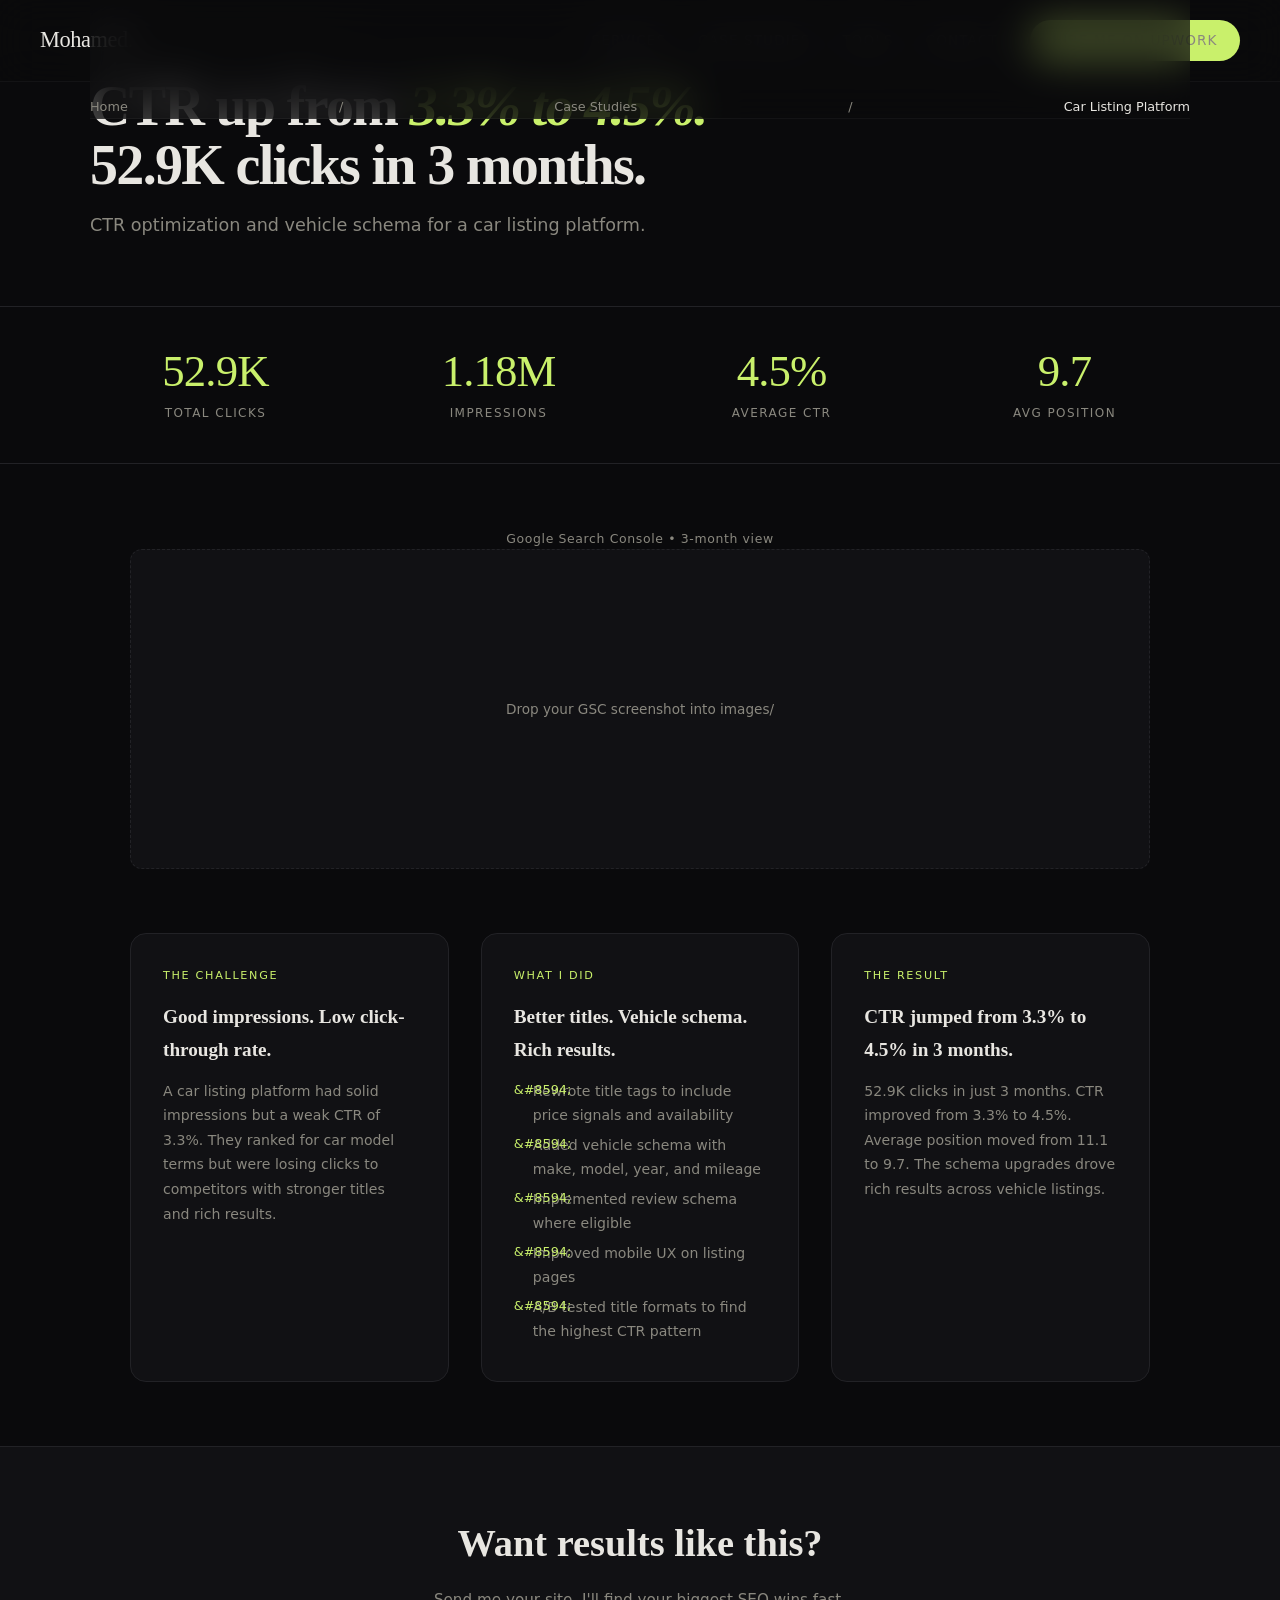
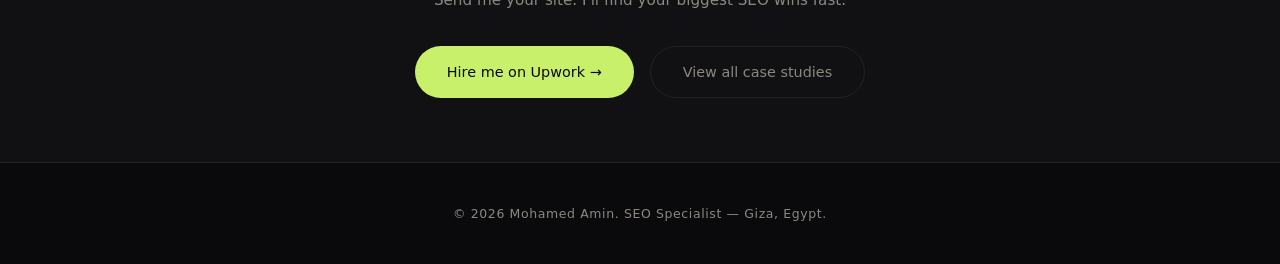
==== case-studies/car-listing.html @ 0afab696 "feat: add remaining 4 case study pages" ====
<!DOCTYPE html>
<html lang="en">
<head>
  <meta charset="UTF-8">
  <meta name="viewport" content="width=device-width, initial-scale=1.0">
  <meta http-equiv="Content-Security-Policy" content="default-src 'self'; style-src 'self' 'unsafe-inline' https://fonts.googleapis.com; font-src https://fonts.gstatic.com; script-src 'self' 'unsafe-inline'">
  <title>Car Listing Platform &#8212; SEO Case Study | Mohamed Amin</title>
  <meta name="description" content="How I drove 52.9K clicks and improved CTR from 3.3% to 4.5% for a car listing platform in 3 months.">
  <link rel="preconnect" href="https://fonts.googleapis.com">
  <link rel="preconnect" href="https://fonts.gstatic.com" crossorigin>
  <link rel="preload" href="https://fonts.googleapis.com/css2?family=Instrument+Serif:ital@0;1&family=DM+Sans:ital,opsz,wght@0,9..40,300;0,9..40,400;0,9..40,500;0,9..40,600;1,9..40,300;1,9..40,400&display=swap" as="style" onload="this.onload=null;this.rel='stylesheet'">
  <noscript><link rel="stylesheet" href="https://fonts.googleapis.com/css2?family=Instrument+Serif:ital@0;1&family=DM+Sans:ital,opsz,wght@0,9..40,300;0,9..40,400;0,9..40,500;0,9..40,600;1,9..40,300;1,9..40,400&display=swap"></noscript>
  <link rel="stylesheet" href="../css/main.css">
  <link rel="stylesheet" href="../css/case-study.css">
</head>
<body>

<nav>
  <a href="../index.html" class="nav-logo">Mohamed<span>.</span></a>
  <div class="nav-links">
    <a href="../index.html#services">Services</a>
    <a href="../case-studies.html">Case Studies</a>
    <a href="../index.html#tools">Tools</a>
    <a href="../index.html#contact">Contact</a>
    <a href="https://www.upwork.com/freelancers/~01e36e9e4f4e8bf10b" class="nav-cta" target="_blank" rel="noopener noreferrer">Hire me on Upwork</a>
  </div>
  <button class="mobile-toggle" id="mobileToggle" aria-label="Toggle menu">&#9776;</button>
</nav>
<div class="mobile-nav" id="mobileNav">
  <a href="../index.html#services">Services</a>
  <a href="../case-studies.html">Case Studies</a>
  <a href="../index.html#tools">Tools</a>
  <a href="../index.html#contact">Contact</a>
  <a href="https://www.upwork.com/freelancers/~01e36e9e4f4e8bf10b" target="_blank" rel="noopener noreferrer">Hire me on Upwork</a>
</div>

<div style="padding:0 2.5rem">
  <nav class="breadcrumb" aria-label="Breadcrumb">
    <a href="../index.html">Home</a>
    <span aria-hidden="true">/</span>
    <a href="../case-studies.html">Case Studies</a>
    <span aria-hidden="true">/</span>
    <span class="current">Car Listing Platform</span>
  </nav>
</div>

<section class="cs-hero">
  <div class="cs-hero-inner">
    <div class="cs-tag">Automotive &bull; Car Listings</div>
    <h1>CTR up from <em>3.3% to 4.5%.</em><br>52.9K clicks in 3 months.</h1>
    <p class="cs-hero-sub">CTR optimization and vehicle schema for a car listing platform.</p>
  </div>
</section>

<section class="cs-metrics">
  <div class="cs-metrics-inner">
    <div class="cs-metric reveal"><div class="cs-metric-val">52.9K</div><div class="cs-metric-label">Total Clicks</div></div>
    <div class="cs-metric reveal"><div class="cs-metric-val">1.18M</div><div class="cs-metric-label">Impressions</div></div>
    <div class="cs-metric reveal"><div class="cs-metric-val">4.5%</div><div class="cs-metric-label">Average CTR</div></div>
    <div class="cs-metric reveal"><div class="cs-metric-val">9.7</div><div class="cs-metric-label">Avg Position</div></div>
  </div>
</section>

<div class="screenshot-block">
  <img src="../images/case-car-listing.png"
       alt="Google Search Console data showing 52.9K clicks for a car listing platform"
       onerror="this.parentElement.classList.add('placeholder')"
       width="1200" height="675" loading="lazy">
  <p class="screenshot-caption">Google Search Console &bull; 3-month view</p>
</div>

<div class="cs-story">
  <div class="cs-story-section reveal">
    <div class="cs-story-label">The challenge</div>
    <h3>Good impressions. Low click-through rate.</h3>
    <p>A car listing platform had solid impressions but a weak CTR of 3.3%. They ranked for car model terms but were losing clicks to competitors with stronger titles and rich results.</p>
  </div>
  <div class="cs-story-section reveal">
    <div class="cs-story-label">What I did</div>
    <h3>Better titles. Vehicle schema. Rich results.</h3>
    <ul>
      <li>Rewrote title tags to include price signals and availability</li>
      <li>Added vehicle schema with make, model, year, and mileage</li>
      <li>Implemented review schema where eligible</li>
      <li>Improved mobile UX on listing pages</li>
      <li>A/B tested title formats to find the highest CTR pattern</li>
    </ul>
  </div>
  <div class="cs-story-section reveal">
    <div class="cs-story-label">The result</div>
    <h3>CTR jumped from 3.3% to 4.5% in 3 months.</h3>
    <p>52.9K clicks in just 3 months. CTR improved from 3.3% to 4.5%. Average position moved from 11.1 to 9.7. The schema upgrades drove rich results across vehicle listings.</p>
  </div>
</div>

<section class="cs-cta">
  <h2>Want results like this?</h2>
  <p>Send me your site. I'll find your biggest SEO wins fast.</p>
  <div class="cs-cta-actions">
    <a href="https://www.upwork.com/freelancers/~01e36e9e4f4e8bf10b" class="btn-primary" target="_blank" rel="noopener noreferrer">Hire me on Upwork &rarr;</a>
    <a href="../case-studies.html" class="btn-secondary">View all case studies</a>
  </div>
</section>

<footer>
  <p>&copy; 2026 Mohamed Amin. SEO Specialist &#8212; Giza, Egypt.</p>
</footer>
<script src="../js/main.js"></script>
</body>
</html>
---- css/main.css ----
/* ============================================================
   MAIN.CSS — shared across all pages
   ============================================================ */

*, *::before, *::after { margin: 0; padding: 0; box-sizing: border-box; }

:root {
  --bg: #0a0a0c;
  --bg-card: #111114;
  --bg-elevated: #18181c;
  --text: #e8e6e1;
  --text-muted: #8a887f;
  --accent: #c9f06b;
  --accent-dim: #4a5a20;
  --border: #222226;
  --serif: 'Instrument Serif', Georgia, serif;
  --sans: 'DM Sans', system-ui, sans-serif;
}

html { scroll-behavior: smooth; font-size: 16px; }
body { background: var(--bg); color: var(--text); font-family: var(--sans); line-height: 1.7; overflow-x: hidden; }
a { color: inherit; text-decoration: none; }
img { max-width: 100%; display: block; }

/* Noise texture */
body::after {
  content: '';
  position: fixed; top: 0; left: 0; width: 100%; height: 100%;
  background-image: url("data:image/svg+xml,%3Csvg viewBox='0 0 256 256' xmlns='http://www.w3.org/2000/svg'%3E%3Cfilter id='n'%3E%3CfeTurbulence type='fractalNoise' baseFrequency='0.9' numOctaves='4' stitchTiles='stitch'/%3E%3C/filter%3E%3Crect width='100%25' height='100%25' filter='url(%23n)' opacity='0.04'/%3E%3C/svg%3E");
  pointer-events: none; z-index: 9999; opacity: .35;
}

/* ── NAV ── */
nav {
  position: fixed; top: 0; left: 0; right: 0; z-index: 100;
  padding: 1.25rem 2.5rem;
  display: flex; justify-content: space-between; align-items: center;
  backdrop-filter: blur(20px);
  background: rgba(10,10,12,.7);
  border-bottom: 1px solid rgba(255,255,255,.04);
  transition: background .4s;
}
nav.scrolled { background: rgba(10,10,12,.92); }
.nav-logo { font-family: var(--serif); font-size: 1.4rem; letter-spacing: -.02em; }
.nav-logo span { color: var(--accent); }
.nav-links { display: flex; gap: 2rem; align-items: center; }
.nav-links a { font-size: .85rem; letter-spacing: .08em; text-transform: uppercase; color: var(--text-muted); transition: color .3s; }
.nav-links a:hover { color: var(--accent); }
.nav-cta {
  background: var(--accent); color: var(--bg);
  padding: .55rem 1.4rem; border-radius: 100px;
  font-weight: 500; font-size: .82rem; letter-spacing: .04em;
  transition: transform .3s, box-shadow .3s;
}
.nav-cta:hover { transform: translateY(-1px); box-shadow: 0 4px 24px rgba(201,240,107,.25); }
.mobile-toggle {
  display: none; background: none; border: none;
  color: var(--text); font-size: 1.5rem; cursor: pointer;
}
.mobile-nav {
  display: none; position: fixed; top: 60px; left: 0; right: 0;
  background: rgba(10,10,12,.96); border-bottom: 1px solid var(--border);
  padding: 1.5rem; flex-direction: column; gap: 1rem; z-index: 99;
}
.mobile-nav.open { display: flex; }
.mobile-nav a { font-size: .95rem; color: var(--text-muted); padding: .5rem 0; }

/* ── BUTTONS ── */
.btn-primary {
  background: var(--accent); color: var(--bg);
  padding: .8rem 2rem; border-radius: 100px;
  font-weight: 500; font-size: .9rem;
  display: inline-flex; align-items: center; gap: .5rem;
  transition: transform .3s, box-shadow .3s;
}
.btn-primary:hover { transform: translateY(-2px); box-shadow: 0 8px 32px rgba(201,240,107,.2); }
.btn-secondary {
  border: 1px solid var(--border); padding: .8rem 2rem; border-radius: 100px;
  font-size: .9rem; color: var(--text-muted); transition: border-color .3s, color .3s;
}
.btn-secondary:hover { border-color: var(--accent); color: var(--accent); }

/* ── SECTION UTILITIES ── */
.section { padding: 6rem 2.5rem; }
.section-header { max-width: 1100px; margin: 0 auto 3.5rem; }
.section-label { font-size: .75rem; text-transform: uppercase; letter-spacing: .15em; color: var(--accent); margin-bottom: .75rem; }
.section-title { font-family: var(--serif); font-size: clamp(2rem,4vw,3rem); letter-spacing: -.02em; line-height: 1.1; }
.section-desc { color: var(--text-muted); max-width: 560px; margin-top: .75rem; font-size: .95rem; }

/* ── FOOTER ── */
footer { border-top: 1px solid var(--border); padding: 2.5rem; text-align: center; }
footer p { font-size: .78rem; color: var(--text-muted); letter-spacing: .05em; }

/* ── REVEAL ANIMATION ── */
.reveal { opacity: 0; transform: translateY(40px); transition: opacity .7s cubic-bezier(.25,.46,.45,.94), transform .7s cubic-bezier(.25,.46,.45,.94); }
.reveal.visible { opacity: 1; transform: translateY(0); }

@keyframes fadeUp { from { opacity: 0; transform: translateY(30px); } to { opacity: 1; transform: translateY(0); } }
@keyframes pulse { 0%, 100% { opacity: 1; } 50% { opacity: .4; } }

/* ── RESPONSIVE ── */
@media (max-width: 900px) {
  .nav-links { display: none; }
  .mobile-toggle { display: block; }
  nav { padding: 1rem 1.5rem; }
  .section { padding: 4rem 1.5rem; }
}
---- css/case-study.css ----
/* ============================================================
   CASE-STUDY.CSS — individual case study pages
   ============================================================ */

/* ── BREADCRUMB ── */
.breadcrumb {
  max-width: 1100px; margin: 0 auto; padding: 6rem 0 0;
  display: flex; align-items: center; gap: .5rem;
  font-size: .8rem; color: var(--text-muted);
}
.breadcrumb a { color: var(--text-muted); transition: color .3s; }
.breadcrumb a:hover { color: var(--accent); }
.breadcrumb span { color: var(--text-muted); }
.breadcrumb .current { color: var(--text); }

/* ── CS HERO ── */
.cs-hero { padding: 2rem 2.5rem 4rem; }
.cs-hero-inner { max-width: 1100px; margin: 0 auto; }
.cs-tag {
  font-size: .75rem; text-transform: uppercase; letter-spacing: .15em; color: var(--accent);
  margin-bottom: 1rem; display: inline-flex; align-items: center; gap: .5rem;
}
.cs-tag::before { content: ''; width: 16px; height: 1px; background: var(--accent); }
.cs-hero h1 {
  font-family: var(--serif); font-size: clamp(2rem,5vw,3.5rem);
  line-height: 1.05; letter-spacing: -.03em; margin-bottom: 1rem;
}
.cs-hero h1 em { font-style: italic; color: var(--accent); }
.cs-hero-sub { font-size: 1.1rem; color: var(--text-muted); max-width: 600px; line-height: 1.8; }

/* ── METRIC STRIP ── */
.cs-metrics { border-top: 1px solid var(--border); border-bottom: 1px solid var(--border); padding: 2.5rem; }
.cs-metrics-inner { max-width: 1100px; margin: 0 auto; display: grid; grid-template-columns: repeat(4,1fr); gap: 2rem; }
.cs-metric { text-align: center; }
.cs-metric-val { font-family: var(--serif); font-size: clamp(1.8rem,3.5vw,2.8rem); color: var(--accent); letter-spacing: -.02em; line-height: 1.1; }
.cs-metric-label { font-size: .75rem; color: var(--text-muted); text-transform: uppercase; letter-spacing: .12em; margin-top: .4rem; }

/* ── SCREENSHOT ── */
.screenshot-block { max-width: 1100px; margin: 4rem auto; padding: 0 2.5rem; }
.screenshot-block img { width: 100%; border-radius: 12px; border: 1px solid var(--border); }
.screenshot-block.placeholder img { display: none; }
.screenshot-block.placeholder::after {
  content: 'Drop your GSC screenshot into images/';
  display: flex; align-items: center; justify-content: center;
  width: 100%; min-height: 320px;
  background: var(--bg-card); border: 1px dashed var(--border); border-radius: 12px;
  font-size: .85rem; color: var(--text-muted); text-align: center;
  padding: 2rem;
}
.screenshot-caption { font-size: .78rem; color: var(--text-muted); margin-top: .75rem; text-align: center; letter-spacing: .05em; }

/* ── STORY ── */
.cs-story { max-width: 1100px; margin: 0 auto; padding: 0 2.5rem 4rem; display: grid; grid-template-columns: repeat(3,1fr); gap: 2rem; }
.cs-story-section { background: var(--bg-card); border: 1px solid var(--border); border-radius: 16px; padding: 2rem; }
.cs-story-label { font-size: .7rem; text-transform: uppercase; letter-spacing: .15em; color: var(--accent); margin-bottom: 1rem; }
.cs-story-section h3 { font-family: var(--serif); font-size: 1.2rem; margin-bottom: .75rem; }
.cs-story-section p { font-size: .88rem; color: var(--text-muted); line-height: 1.75; }
.cs-story-section ul { list-style: none; padding: 0; }
.cs-story-section ul li { font-size: .88rem; color: var(--text-muted); line-height: 1.75; padding-left: 1.2rem; position: relative; margin-bottom: .3rem; }
.cs-story-section ul li::before { content: '&#8594;'; position: absolute; left: 0; color: var(--accent); font-size: .8rem; }

/* ── CS CTA BAR ── */
.cs-cta { background: var(--bg-card); border-top: 1px solid var(--border); padding: 4rem 2.5rem; text-align: center; }
.cs-cta h2 { font-family: var(--serif); font-size: clamp(1.6rem,3vw,2.4rem); margin-bottom: .75rem; }
.cs-cta p { color: var(--text-muted); font-size: .95rem; margin-bottom: 2rem; }
.cs-cta-actions { display: flex; gap: 1rem; justify-content: center; flex-wrap: wrap; }

@media (max-width: 900px) {
  .cs-metrics-inner { grid-template-columns: repeat(2,1fr); }
  .cs-story { grid-template-columns: 1fr; }
  .breadcrumb, .cs-hero, .screenshot-block, .cs-story { padding-left: 1.5rem; padding-right: 1.5rem; }
  .cs-cta { padding: 3rem 1.5rem; }
}
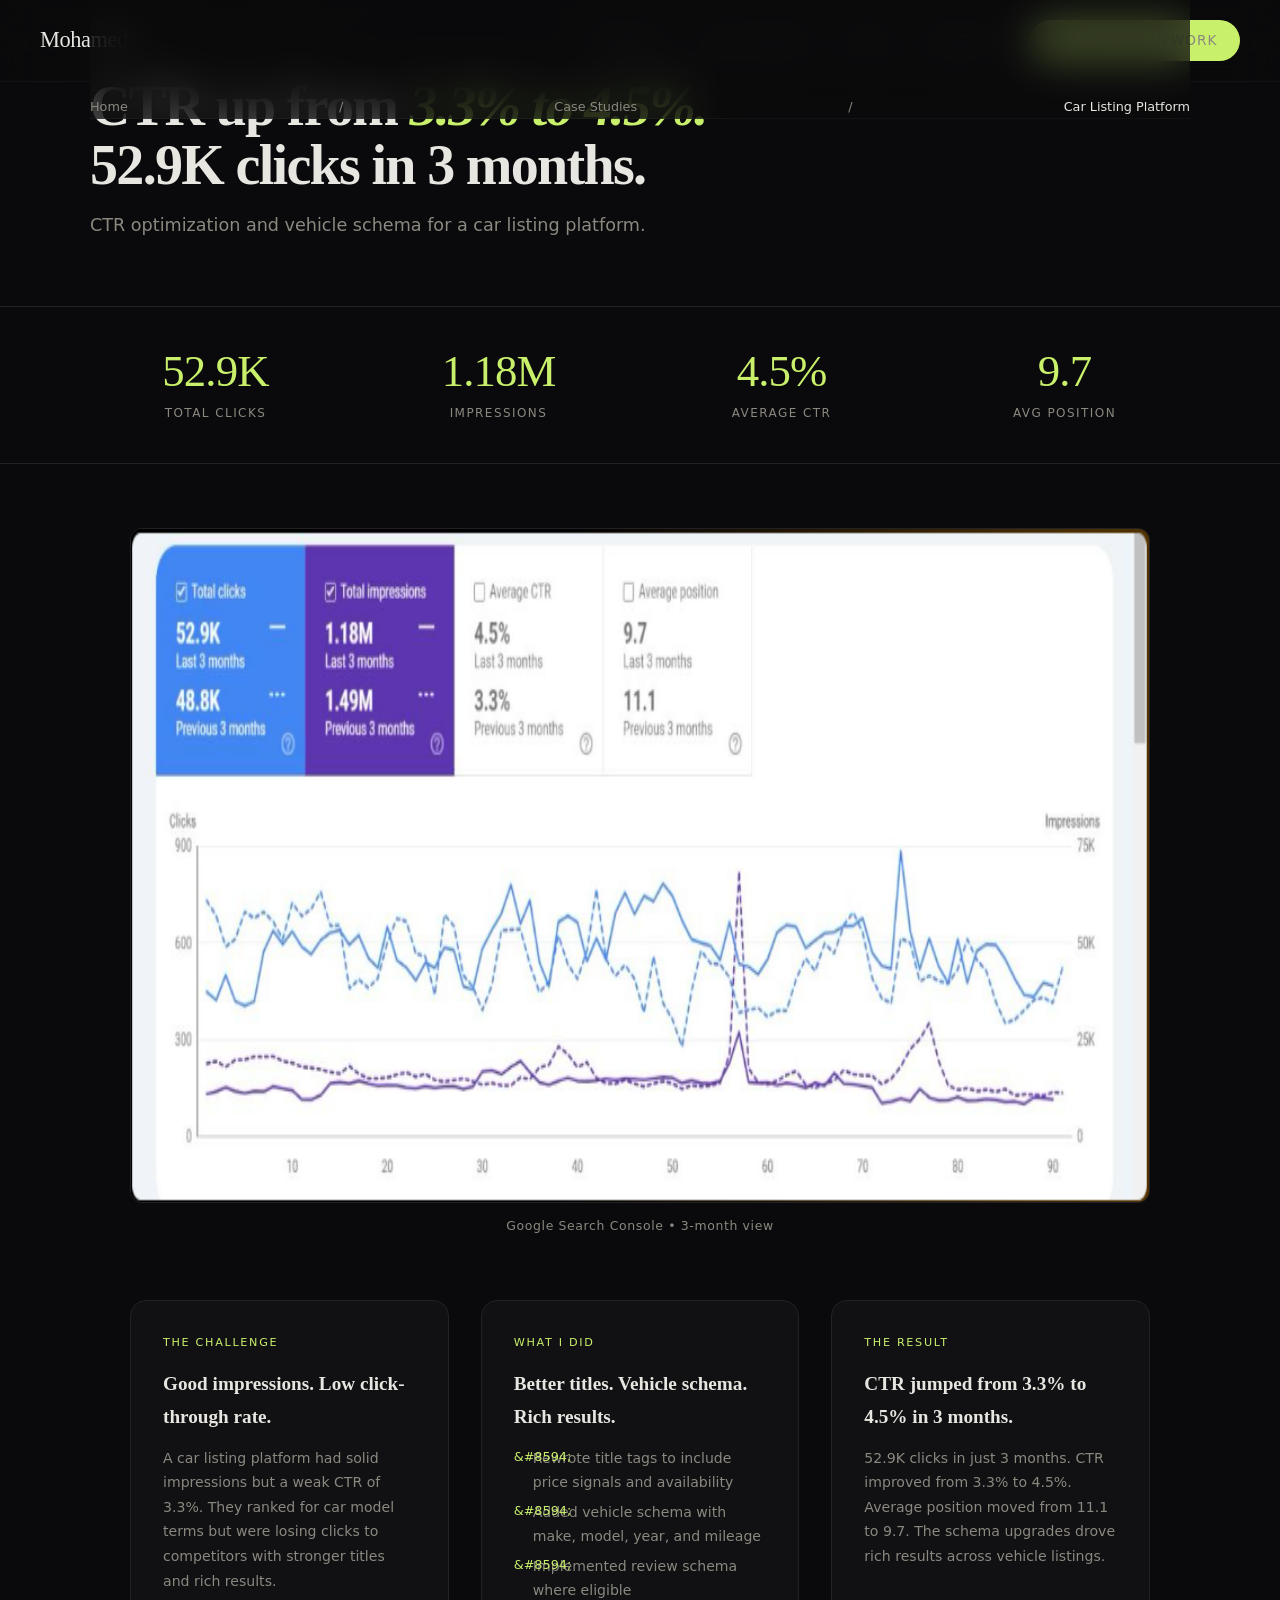
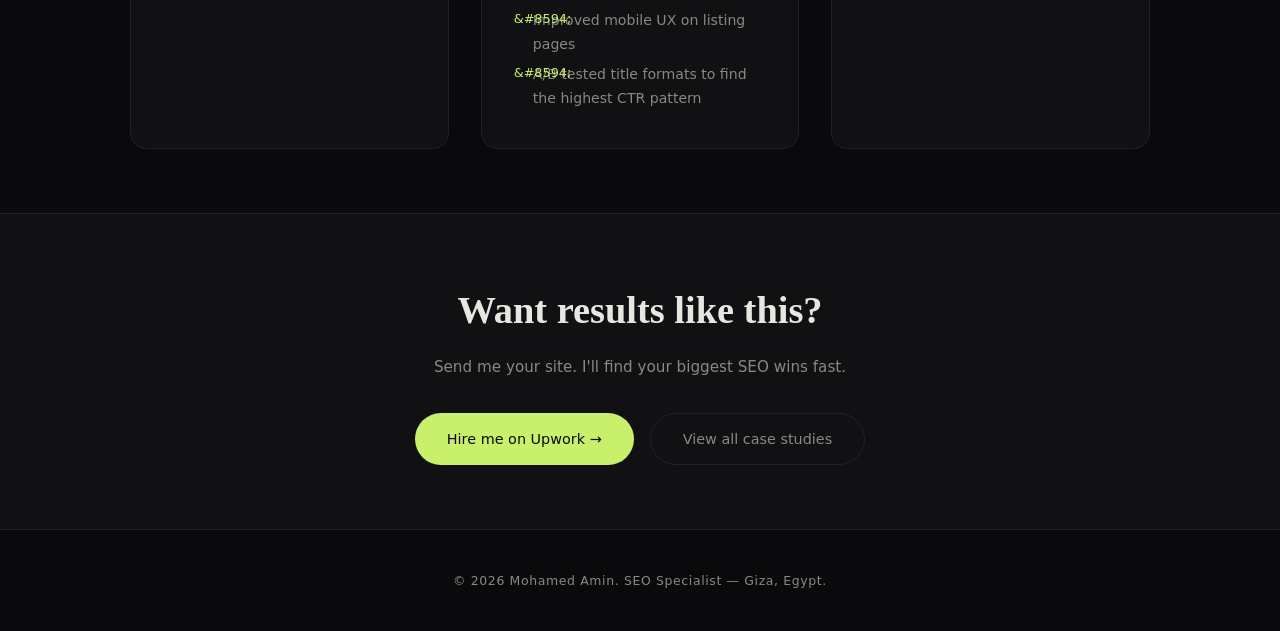
==== commit 5d511f86: "fix: wire up car-listing screenshot" ====
--- a/case-studies/car-listing.html
+++ b/case-studies/car-listing.html
@@ -62,7 +62,7 @@
 </section>
 
 <div class="screenshot-block">
-  <img src="../images/case-car-listing.png"
+  <img src="../images/case-car-listing.png.png"
        alt="Google Search Console data showing 52.9K clicks for a car listing platform"
        onerror="this.parentElement.classList.add('placeholder')"
        width="1200" height="675" loading="lazy">
--- a/css/case-study.css
+++ b/css/case-study.css
@@ -49,6 +49,9 @@
 }
 .screenshot-caption { font-size: .78rem; color: var(--text-muted); margin-top: .75rem; text-align: center; letter-spacing: .05em; }
 
+/* Second screenshot sits closer to the first */
+.screenshot-block + .screenshot-block { margin-top: 1.5rem; }
+
 /* ── STORY ── */
 .cs-story { max-width: 1100px; margin: 0 auto; padding: 0 2.5rem 4rem; display: grid; grid-template-columns: repeat(3,1fr); gap: 2rem; }
 .cs-story-section { background: var(--bg-card); border: 1px solid var(--border); border-radius: 16px; padding: 2rem; }
